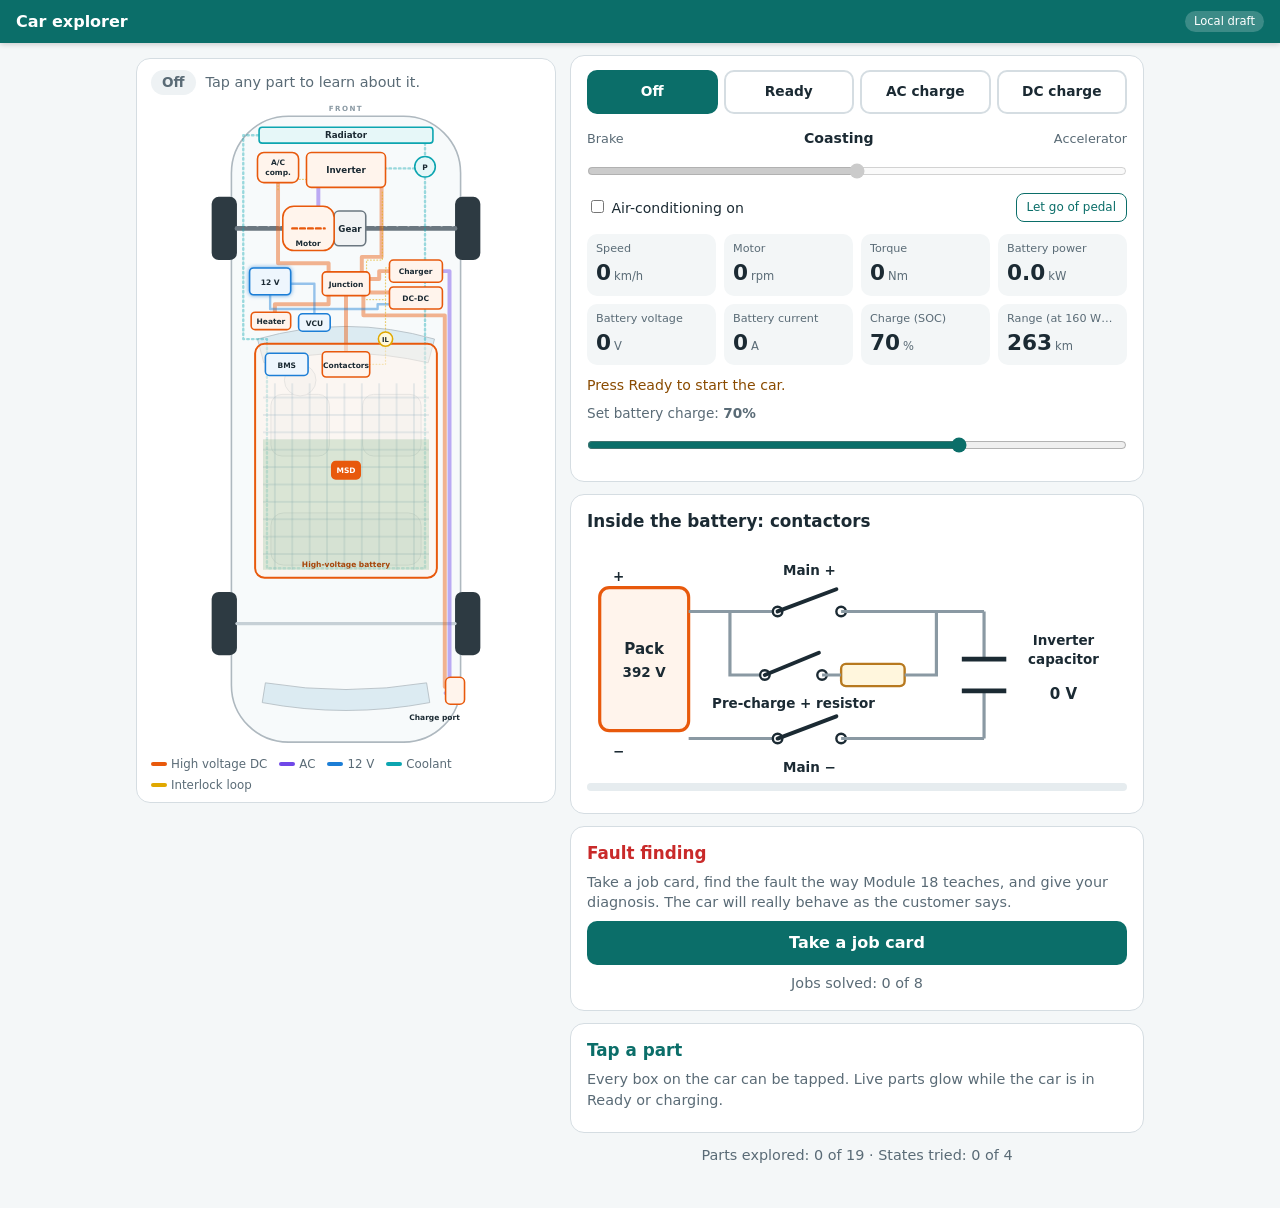
==== car/index.html @ f5a511b3 "Add Car tab: interactive EV explorer with fault-finding jobs - See-through EV with 19 tappable parts" ====
<!doctype html>
<html lang="en">
<head>
<meta charset="utf-8">
<meta name="viewport" content="width=device-width,initial-scale=1,viewport-fit=cover">
<title>EV Car Explorer</title>
<link rel="stylesheet" href="car.css">
<style>
/* standalone page only; inside the app the app shell provides these */
*{box-sizing:border-box}
body{margin:0;background:#F4F7F8;color:#1B2A33;font:16px/1.45 system-ui,-apple-system,"Segoe UI",Roboto,sans-serif}
.bar{position:sticky;top:0;z-index:20;background:#0B6E69;color:#fff;display:flex;align-items:center;gap:10px;padding:10px 16px;box-shadow:0 1px 6px rgba(0,0,0,.2)}
.bar b{flex:1}
.draft{font-size:.72em;background:rgba(255,255,255,.2);border-radius:20px;padding:2px 9px}
</style>
</head>
<body>
<header class="bar"><b>Car explorer</b><span class="draft">Local draft</span></header>

<div class="carx" id="carView">
<!--CAR-->
<main class="wrap">
  <section class="stage">
    <div class="statebar">
      <span id="stateName" class="state off">Off</span>
      <span id="stateHint" class="muted">Tap any part to learn about it.</span>
    </div>
    <div id="warn" class="warn" aria-live="polite"></div>

    <svg id="car" viewBox="0 0 400 820" role="img" aria-label="See-through top view of an electric car. Front of the car is at the top.">
      <defs>
        <pattern id="cells" width="22" height="22" patternUnits="userSpaceOnUse">
          <rect width="22" height="22" fill="none" stroke="#9FB7C4" stroke-width=".6"/>
        </pattern>
      </defs>

      <!-- body and cabin (not tappable) -->
      <g class="body">
        <rect x="55" y="18" width="290" height="792" rx="72"/>
        <path class="glass" d="M88 300 Q200 268 312 300 L304 330 Q200 306 96 330 Z"/>
        <path class="glass" d="M98 735 Q200 752 302 735 L306 760 Q200 780 94 760 Z"/>
        <rect class="seat" x="105" y="370" width="74" height="78" rx="14"/>
        <rect class="seat" x="221" y="370" width="74" height="78" rx="14"/>
        <rect class="seat" x="105" y="520" width="190" height="66" rx="16"/>
        <circle class="seat" cx="142" cy="352" r="20" fill="none"/>
        <text class="front" x="200" y="12">FRONT</text>
      </g>

      <!-- wheels and drive shafts -->
      <g class="part" data-id="gearbox" tabindex="0">
        <rect class="wheel" x="30" y="120" width="32" height="80" rx="9"/>
        <rect class="wheel" x="338" y="120" width="32" height="80" rx="9"/>
        <line class="shaft" x1="62" y1="160" x2="120" y2="160"/>
        <line class="shaft" x1="225" y1="160" x2="338" y2="160"/>
        <rect class="box mech" x="185" y="138" width="40" height="44" rx="6"/>
        <text x="205" y="164" class="lbl">Gear</text>
      </g>
      <rect class="wheel" x="30" y="620" width="32" height="80" rx="9"/>
      <rect class="wheel" x="338" y="620" width="32" height="80" rx="9"/>
      <line class="shaft dead" x1="62" y1="660" x2="338" y2="660"/>

      <!-- cables are inserted here by car.js -->
      <g id="cables"></g>

      <g class="part" data-id="radiator" tabindex="0">
        <rect class="box cool" x="90" y="32" width="220" height="20" rx="4"/>
        <text x="200" y="46" class="lbl">Radiator</text>
      </g>
      <g class="part" data-id="pump" tabindex="0">
        <circle class="box cool" cx="300" cy="82" r="13"/>
        <text x="300" y="86" class="lbl sm">P</text>
      </g>
      <g class="part" data-id="compressor" tabindex="0">
        <rect class="box hv" x="88" y="64" width="52" height="38" rx="8"/>
        <text x="114" y="80" class="lbl sm">A/C</text><text x="114" y="93" class="lbl sm">comp.</text>
      </g>
      <g class="part" data-id="inverter" tabindex="0">
        <rect class="box hv" x="150" y="64" width="100" height="44" rx="6"/>
        <text x="200" y="90" class="lbl">Inverter</text>
      </g>
      <g class="part" data-id="motor" tabindex="0">
        <rect class="box hv" x="120" y="132" width="65" height="56" rx="14"/>
        <line class="rotor" x1="132" y1="160" x2="173" y2="160"/>
        <text x="152" y="182" class="lbl sm">Motor</text>
      </g>
      <g class="part" data-id="aux12" tabindex="0">
        <rect class="box lv" x="78" y="210" width="52" height="34" rx="5"/>
        <text x="104" y="231" class="lbl sm">12 V</text>
      </g>
      <g class="part" data-id="junction" tabindex="0">
        <rect class="box hv" x="170" y="215" width="60" height="30" rx="5"/>
        <text x="200" y="234" class="lbl sm">Junction</text>
      </g>
      <g class="part" data-id="obc" tabindex="0">
        <rect class="box hv" x="255" y="200" width="67" height="28" rx="5"/>
        <text x="288" y="218" class="lbl sm">Charger</text>
      </g>
      <g class="part" data-id="dcdc" tabindex="0">
        <rect class="box hv" x="255" y="234" width="67" height="28" rx="5"/>
        <text x="288" y="252" class="lbl sm">DC-DC</text>
      </g>
      <g class="part" data-id="heater" tabindex="0">
        <rect class="box hv" x="80" y="266" width="50" height="22" rx="5"/>
        <text x="105" y="281" class="lbl sm">Heater</text>
      </g>
      <g class="part" data-id="vcu" tabindex="0">
        <rect class="box lv" x="140" y="268" width="40" height="22" rx="5"/>
        <text x="160" y="283" class="lbl sm">VCU</text>
      </g>

      <g class="part" data-id="battery" tabindex="0">
        <rect class="box batt" x="85" y="306" width="230" height="296" rx="12"/>
        <rect x="95" y="356" width="210" height="236" fill="url(#cells)" class="cellgrid"/>
        <rect id="socFill" x="95" y="356" width="210" height="236" class="socfill"/>
        <text x="200" y="602" class="lbl sm battlbl" dy="-14">High-voltage battery</text>
      </g>
      <g class="part" data-id="bms" tabindex="0">
        <rect class="box lv" x="98" y="318" width="54" height="28" rx="5"/>
        <text x="125" y="336" class="lbl sm">BMS</text>
      </g>
      <g class="part" data-id="contactors" tabindex="0">
        <rect class="box hv" x="170" y="316" width="60" height="32" rx="5"/>
        <text x="200" y="336" class="lbl sm">Contactors</text>
      </g>
      <g class="part" data-id="msd" tabindex="0">
        <rect class="box msd" x="182" y="455" width="36" height="22" rx="5"/>
        <text x="200" y="470" class="lbl sm">MSD</text>
      </g>
      <g class="part" data-id="port" tabindex="0">
        <rect class="box hv" x="326" y="728" width="24" height="34" rx="6"/>
        <text x="312" y="782" class="lbl sm">Charge port</text>
      </g>
      <g class="part" data-id="interlock" tabindex="0">
        <circle class="hvilknob" cx="250" cy="300" r="9"/>
        <text x="250" y="303.5" class="lbl xs">IL</text>
      </g>
    </svg>
    <div class="legend">
      <span><i class="k hv"></i>High voltage DC</span>
      <span><i class="k ac"></i>AC</span>
      <span><i class="k lv"></i>12 V</span>
      <span><i class="k cool"></i>Coolant</span>
      <span><i class="k il"></i>Interlock loop</span>
    </div>
  </section>

  <section class="side">
    <div class="card">
      <div class="modes" role="group" aria-label="Car state">
        <button data-mode="off" class="on">Off</button>
        <button data-mode="ready">Ready</button>
        <button data-mode="ac">AC charge</button>
        <button data-mode="dc">DC charge</button>
      </div>

      <div id="drive" class="drive">
        <label for="pedal" class="pedlbl"><span>Brake</span><b id="pedalTxt">Coasting</b><span>Accelerator</span></label>
        <input id="pedal" type="range" min="-100" max="100" value="0" step="1" disabled>
        <div class="toggles">
          <label><input type="checkbox" id="climate"> Air-conditioning on</label>
          <button id="release" class="mini">Let go of pedal</button>
        </div>
      </div>

      <div class="grid" id="readouts">
        <div><small>Speed</small><b id="rSpeed">0</b><em>km/h</em></div>
        <div><small>Motor</small><b id="rRpm">0</b><em>rpm</em></div>
        <div><small>Torque</small><b id="rTorque">0</b><em>Nm</em></div>
        <div><small>Battery power</small><b id="rPower">0</b><em>kW</em></div>
        <div><small>Battery voltage</small><b id="rVolt">0</b><em>V</em></div>
        <div><small>Battery current</small><b id="rAmp">0</b><em>A</em></div>
        <div><small>Charge (SOC)</small><b id="rSoc">70</b><em>%</em></div>
        <div><small id="rLabel8">Range</small><b id="rRange">–</b><em id="rUnit8">km</em></div>
      </div>
      <p class="note" id="note"></p>
      <div class="socset">
        <label for="socSet">Set battery charge: <b id="socSetTxt">70%</b></label>
        <input id="socSet" type="range" min="2" max="100" value="70">
      </div>
    </div>

    <div class="card" id="seqCard">
      <h3>Inside the battery: contactors</h3>
      <svg id="kdiag" viewBox="0 0 340 150" role="img" aria-label="Contactors and pre-charge circuit">
        <rect x="8" y="30" width="56" height="90" rx="6" class="kbatt"/>
        <text x="36" y="72" class="lbl sm">Pack</text><text x="36" y="86" class="lbl xs" id="kPackV">400 V</text>
        <text x="20" y="26" class="lbl xs">+</text><text x="20" y="136" class="lbl xs">−</text>
        <!-- positive rail -->
        <path class="kw" d="M64 45 H120"/>
        <g id="kPos"><circle cx="120" cy="45" r="3"/><circle cx="160" cy="45" r="3"/><line class="blade" x1="120" y1="45" x2="157" y2="31"/></g>
        <text x="140" y="22" class="lbl xs">Main +</text>
        <path class="kw" d="M160 45 H250"/>
        <!-- pre-charge branch -->
        <path class="kw" d="M90 45 V85 H112"/>
        <g id="kPre"><circle cx="112" cy="85" r="3"/><circle cx="148" cy="85" r="3"/><line class="blade" x1="112" y1="85" x2="146" y2="71"/></g>
        <rect x="160" y="78" width="40" height="14" rx="3" class="kres"/>
        <path class="kw" d="M148 85 H160 M200 85 H220 V45"/>
        <text x="130" y="106" class="lbl xs">Pre-charge + resistor</text>
        <!-- negative rail -->
        <path class="kw" d="M64 125 H120"/>
        <g id="kNeg"><circle cx="120" cy="125" r="3"/><circle cx="160" cy="125" r="3"/><line class="blade" x1="120" y1="125" x2="157" y2="111"/></g>
        <text x="140" y="146" class="lbl xs">Main −</text>
        <path class="kw" d="M160 125 H250"/>
        <!-- inverter capacitor -->
        <path class="kw" d="M250 45 V75 M250 95 V125"/>
        <line x1="236" y1="75" x2="264" y2="75" class="cap"/><line x1="236" y1="95" x2="264" y2="95" class="cap"/>
        <text x="300" y="66" class="lbl xs">Inverter</text><text x="300" y="78" class="lbl xs">capacitor</text>
        <text x="300" y="100" class="lbl sm" id="kBusV">0 V</text>
      </svg>
      <div class="busbar"><i id="busBar"></i></div>
      <ol id="seq" class="seq"></ol>
    </div>

    <div class="card fault" id="fault"></div>

    <div class="card" id="info">
      <h3 id="iName">Tap a part</h3>
      <p class="muted" id="iUrdu"></p>
      <div id="iBody"><p class="muted">Every box on the car can be tapped. Live parts glow while the car is in Ready or charging.</p></div>
    </div>

    <p class="muted explored" id="explored"></p>
  </section>
</main>
<!--/CAR-->
</div>

<script src="parts.js"></script>
<script src="faults.js"></script>
<script src="car.js"></script>
</body>
</html>
---- car/car.css ----
.carx{
  --teal:#0B6E69;--teal-l:#E3F3F1;--ink:#1B2A33;--mute:#5A6B76;--line:#D5DDE2;--bg:#F4F7F8;
  --hv:#E8590C;--ac:#7048E8;--lv:#1C7ED6;--cool:#0CA5B0;--il:#E0A800;--mech:#6B7780;
}
.carx .wrap{max-width:1040px;margin:0 auto;padding:12px 16px 40px;display:grid;grid-template-columns:minmax(0,1fr);gap:14px}
@media (min-width:820px){
.carx .wrap{grid-template-columns:minmax(0,420px) minmax(0,1fr);align-items:start}
.carx .stage{position:sticky;top:58px}}
.carx .card{background:#fff;border:1px solid var(--line);border-radius:14px;padding:14px 16px;margin:0 0 12px;overflow:hidden}
.carx .card h3{margin:0 0 .4em;font-size:1.05em}
.carx .muted{color:var(--mute);font-size:.9em;margin:.2em 0}
.carx .stage{background:#fff;border:1px solid var(--line);border-radius:14px;padding:10px 10px 8px}
.carx .statebar{display:flex;align-items:center;gap:10px;min-height:32px;padding:0 4px 6px}
.carx .state{font-weight:700;font-size:.85em;border-radius:20px;padding:3px 11px;background:#EEF2F4;color:var(--mute);white-space:nowrap}
.carx .state.ready{background:#E9F7EC;color:#2B8A3E}
.carx .state.drive{background:#FFF0E6;color:var(--hv)}
.carx .state.regen{background:#E7F5FF;color:var(--lv)}
.carx .state.charge{background:#F3F0FF;color:var(--ac)}
.carx .state.busy{background:#FFF6DD;color:#B7791F}
.carx #car{display:block;width:100%;max-height:72vh;margin:0 auto;touch-action:manipulation}

/* drawing */
.carx .body rect{fill:#F7FAFB;stroke:#AEB8BF;stroke-width:2}
.carx .body .glass{fill:#DCEBF2;stroke:#AEB8BF;stroke-width:1}
.carx .body .seat{fill:#EEF2F4;stroke:#C6D0D6;stroke-width:1.2}
.carx .front{font-size:9px;letter-spacing:.2em;fill:#8A99A3;text-anchor:middle;font-weight:700}
.carx .wheel{fill:#2D3A42}
.carx .shaft{stroke:var(--mech);stroke-width:6;stroke-linecap:round;stroke-dasharray:10 4}
.carx .shaft.dead{stroke:#C6D0D6;stroke-dasharray:none;stroke-width:4}
.carx .box{stroke-width:2;fill:#fff}
.carx .box.hv{stroke:var(--hv);fill:#FFF4EC}
.carx .box.lv{stroke:var(--lv);fill:#EEF6FD}
.carx .box.cool{stroke:var(--cool);fill:#E6F7F8}
.carx .box.mech{stroke:var(--mech);fill:#F1F3F4}
.carx .box.batt{stroke:var(--hv);fill:rgba(255,244,236,.55);stroke-width:2.5}
.carx .box.msd{stroke:var(--hv);fill:var(--hv)}
.carx .part[data-id=msd] .lbl{fill:#fff}
.carx .cellgrid{pointer-events:none}
.carx .socfill{fill:rgba(43,138,62,.16);pointer-events:none;transition:y .4s,height .4s}
.carx .rotor{stroke:var(--hv);stroke-width:3;stroke-linecap:round;transform-box:fill-box;transform-origin:center}
.carx .hvilknob{fill:#FFF8DB;stroke:var(--il);stroke-width:2}
.carx .lbl{font-size:11px;font-weight:650;fill:var(--ink);text-anchor:middle;pointer-events:none}
.carx .lbl.sm{font-size:9.5px}
.carx .lbl.xs{font-size:8.5px}
.carx .battlbl{fill:#A6460A}
.carx .part{cursor:pointer;outline:none}
.carx .part:hover .box,.carx .part:focus-visible .box{filter:drop-shadow(0 0 3px rgba(11,110,105,.6))}
.carx .part.sel .box,.carx .part.sel .hvilknob,.carx .part.sel .wheel{stroke:var(--teal);stroke-width:3.5;filter:drop-shadow(0 0 5px rgba(11,110,105,.8))}
.carx .part.live .box.hv,.carx .part.live .box.batt,.carx .part.live .box.msd{animation:glow 1.6s ease-in-out infinite}
.carx .part.live .box.lv{filter:drop-shadow(0 0 3px rgba(28,126,214,.7))}
.carx .part.live .box.cool{filter:drop-shadow(0 0 3px rgba(12,165,176,.7))}
@keyframes glow{50%{filter:drop-shadow(0 0 5px rgba(232,89,12,.9))}}

/* cables */
.carx .cable{fill:none;stroke-linecap:round;stroke-linejoin:round}
.carx .cable.hv{stroke:var(--hv);stroke-width:5;opacity:.45}
.carx .cable.ac{stroke:var(--ac);stroke-width:5;opacity:.45}
.carx .cable.lv{stroke:var(--lv);stroke-width:3;opacity:.45}
.carx .cable.cool{stroke:var(--cool);stroke-width:3;opacity:.4;stroke-dasharray:2 4}
.carx .cable.il{stroke:var(--il);stroke-width:1.6;opacity:.55;stroke-dasharray:1 3}
.carx .cable.tap{stroke:transparent;stroke-width:14;opacity:1;cursor:pointer}
.carx .flow{fill:none;stroke-linecap:round;stroke:#fff;stroke-width:2.2;stroke-dasharray:4 10;opacity:0;animation:dash var(--dur,1.2s) linear infinite;pointer-events:none}
.carx .flow.on{opacity:1}
.carx .flow.rev{animation-direction:reverse}
.carx .flow.cool{stroke:#0CA5B0;stroke-width:3;stroke-dasharray:6 8}
.carx .flow.il{stroke:var(--il);stroke-width:2.4;stroke-dasharray:3 5}
.carx .on-cable{opacity:1!important}
@keyframes dash{to{stroke-dashoffset:-28}}
.carx .spin .shaft:not(.dead){animation:dash calc(var(--wdur,1s)) linear infinite}
.carx .rotor{stroke-dasharray:6 4}
.carx .spin .rotor{animation:dash calc(var(--wdur,1s) / 3) linear infinite}
.carx .legend{display:flex;flex-wrap:wrap;gap:4px 12px;font-size:.74em;color:var(--mute);padding:6px 4px 0}
.carx .legend .k{display:inline-block;width:16px;height:4px;border-radius:2px;vertical-align:middle;margin-right:4px}
.carx .k.hv{background:var(--hv)}
.carx .k.ac{background:var(--ac)}
.carx .k.lv{background:var(--lv)}
.carx .k.cool{background:var(--cool)}
.carx .k.il{background:var(--il)}

/* controls */
.carx .modes{display:grid;grid-template-columns:repeat(4,minmax(0,1fr));gap:6px}
.carx .modes button{font:inherit;font-size:.86em;font-weight:650;padding:10px 4px;border-radius:10px;border:2px solid var(--line);background:#fff;color:var(--ink);cursor:pointer}
.carx .modes button.on{border-color:var(--teal);background:var(--teal);color:#fff}
.carx .modes button:disabled{opacity:.45;cursor:not-allowed}
.carx .drive{margin:14px 0 4px}
.carx .pedlbl{display:flex;justify-content:space-between;align-items:baseline;font-size:.8em;color:var(--mute)}
.carx .pedlbl b{color:var(--ink);font-size:1.1em}
.carx input[type=range]{width:100%;margin:8px 0;accent-color:var(--teal);height:28px}
.carx #pedal{background:linear-gradient(90deg,#D0EBFF 0,#fff 50%,#FFE8D9 100%);border-radius:14px}
.carx .toggles{display:flex;justify-content:space-between;align-items:center;gap:8px;flex-wrap:wrap;font-size:.88em}
.carx .mini{font:inherit;font-size:.85em;padding:5px 10px;border-radius:8px;border:1.5px solid var(--teal);color:var(--teal);background:#fff;cursor:pointer}
.carx .grid{display:grid;grid-template-columns:repeat(2,minmax(0,1fr));gap:8px;margin-top:12px}
@media (min-width:520px){
.carx .grid{grid-template-columns:repeat(4,minmax(0,1fr))}}
.carx .grid div{background:#F3F6F7;border-radius:10px;padding:7px 9px;min-width:0}
.carx .grid small{display:block;font-size:.7em;color:var(--mute);white-space:nowrap;overflow:hidden;text-overflow:ellipsis}
.carx .grid b{font-size:1.35em;font-variant-numeric:tabular-nums}
.carx .grid em{font-style:normal;font-size:.72em;color:var(--mute);margin-left:3px}
.carx .note{min-height:1.4em;font-size:.88em;margin:10px 0 0;color:#8A4B00}
.carx .socset{margin-top:8px;font-size:.85em;color:var(--mute)}

/* contactor diagram */
.carx #kdiag{width:100%;display:block}
.carx #kdiag .kbatt{fill:#FFF4EC;stroke:var(--hv);stroke-width:2}
.carx #kdiag .kw{fill:none;stroke:#8A99A3;stroke-width:2}
.carx #kdiag .kres{fill:#FFF6DD;stroke:#B7791F;stroke-width:1.5}
.carx #kdiag .cap{stroke:var(--ink);stroke-width:3}
.carx #kdiag g circle{fill:#fff;stroke:var(--ink);stroke-width:1.5}
.carx #kdiag .blade{stroke:var(--ink);stroke-width:2.5;stroke-linecap:round;transform-box:view-box;transition:transform .25s}
.carx #kdiag g.closed .blade{stroke:#2B8A3E}
.carx #kdiag g.closed circle{fill:#2B8A3E;stroke:#2B8A3E}
.carx .busbar{height:8px;background:#E6ECEF;border-radius:6px;overflow:hidden;margin:4px 0 8px}
.carx .busbar i{display:block;height:100%;width:0;background:var(--hv);border-radius:6px}
.carx .seq{margin:0;padding-left:1.3em;font-size:.88em}
.carx .seq li{margin:3px 0;color:var(--mute)}
.carx .seq li.now{color:var(--ink);font-weight:650}
.carx .seq li.done{color:#2B8A3E}
.carx .seq li.fail{color:#C92A2A;font-weight:700}
.carx .warn{display:flex;flex-wrap:wrap;gap:6px;padding:0 4px}
.carx .warn span{background:#FFF3BF;color:#8A4B00;border:1px solid #F2C94C;font-size:.78em;font-weight:700;border-radius:8px;padding:3px 9px;margin-bottom:6px}
.carx .part.removed .box{opacity:.25;stroke-dasharray:3 3}

/* fault finding */
.carx .fault h3{color:#C92A2A}
.carx .fault .jobcard{background:#FFF9F0;border:1px dashed #E8A55C;border-radius:10px;padding:10px 12px;margin:8px 0}
.carx .fault .jobcard b{display:block;font-size:.78em;letter-spacing:.06em;text-transform:uppercase;color:#A6460A;margin-bottom:2px}
.carx .tools{display:grid;grid-template-columns:repeat(2,minmax(0,1fr));gap:6px;margin:10px 0}
.carx .tools button,.carx .ptools button{font:inherit;font-size:.84em;font-weight:650;padding:9px 6px;border-radius:9px;border:1.5px solid var(--teal);background:#fff;color:var(--teal);cursor:pointer;text-align:center}
.carx .tools button.safe{border-color:#C92A2A;color:#C92A2A}
.carx .tools button.safe.isolated{background:#C92A2A;color:#fff}
.carx .ptools{display:flex;gap:6px;margin-top:10px;flex-wrap:wrap}
.carx .ptools button{flex:1;min-width:120px}
.carx .clock{float:right;font-size:.8em;font-weight:700;color:var(--mute);background:#EEF2F4;border-radius:20px;padding:2px 9px}
.carx .findings{list-style:none;padding:0;margin:8px 0 0;font-size:.88em;max-height:300px;overflow:auto}
.carx .findings li{border-left:3px solid var(--line);padding:5px 9px;margin:0 0 6px;background:#FAFBFC;border-radius:0 6px 6px 0}
.carx .findings li small{display:block;color:var(--mute);font-weight:700;font-size:.78em;text-transform:uppercase;letter-spacing:.04em}
.carx .findings li.bad{border-color:#C92A2A;background:#FFF5F5}
.carx .findings li.key{border-color:#E8590C}
.carx .findings table{border-collapse:collapse;width:100%;margin-top:3px}
.carx .findings td{padding:2px 4px;border-bottom:1px solid #EEF2F4}
.carx .findings td:last-child{text-align:right;font-weight:650;font-variant-numeric:tabular-nums}
.carx .iso{border:2px solid #C92A2A;border-radius:10px;padding:10px 12px;margin:8px 0;background:#FFF5F5}
.carx .iso p{margin:.2em 0 .5em;font-size:.9em}
.carx .iso button{display:block;width:100%;margin:5px 0;font:inherit;font-size:.88em;padding:8px;border-radius:8px;border:1.5px solid #C92A2A;background:#fff;color:#1B2A33;cursor:pointer;text-align:left}
.carx .iso button.done{background:#E9F7EC;border-color:#2B8A3E;color:#2B8A3E}
.carx .iso button:disabled{cursor:default}
.carx .finish select{width:100%;font:inherit;padding:9px;border:2px solid var(--line);border-radius:10px;margin:6px 0}
.carx .result{border-radius:10px;padding:10px 12px;margin:8px 0}
.carx .result.ok{background:#E9F7EC}
.carx .result.no{background:#FDECEC}
.carx .result ul{margin:.3em 0;padding-left:1.2em}
.carx .btn{display:inline-block;background:var(--teal);color:#fff;border:0;border-radius:10px;padding:10px 16px;font:inherit;font-weight:650;cursor:pointer}
.carx .btn.wide{display:block;width:100%;margin:8px 0 0}
.carx .btn.alt{background:#fff;color:var(--teal);border:2px solid var(--teal)}

/* info */
.carx #info h3{color:var(--teal)}
.carx #iBody p{margin:.45em 0}
.carx #iBody .safety{background:#FDECEC;border-left:4px solid #C92A2A;padding:7px 10px;border-radius:6px}
.carx #iBody .livep{background:#E9F7EC;padding:6px 10px;border-radius:6px;font-size:.92em}
.carx .mods{margin-top:8px}
.carx .mods span,.carx .mods a{text-decoration:none;display:inline-block;background:var(--teal-l);color:var(--teal);font-weight:700;font-size:.8em;border-radius:20px;padding:3px 10px;margin:0 4px 4px 0}
.carx .explored{text-align:center}
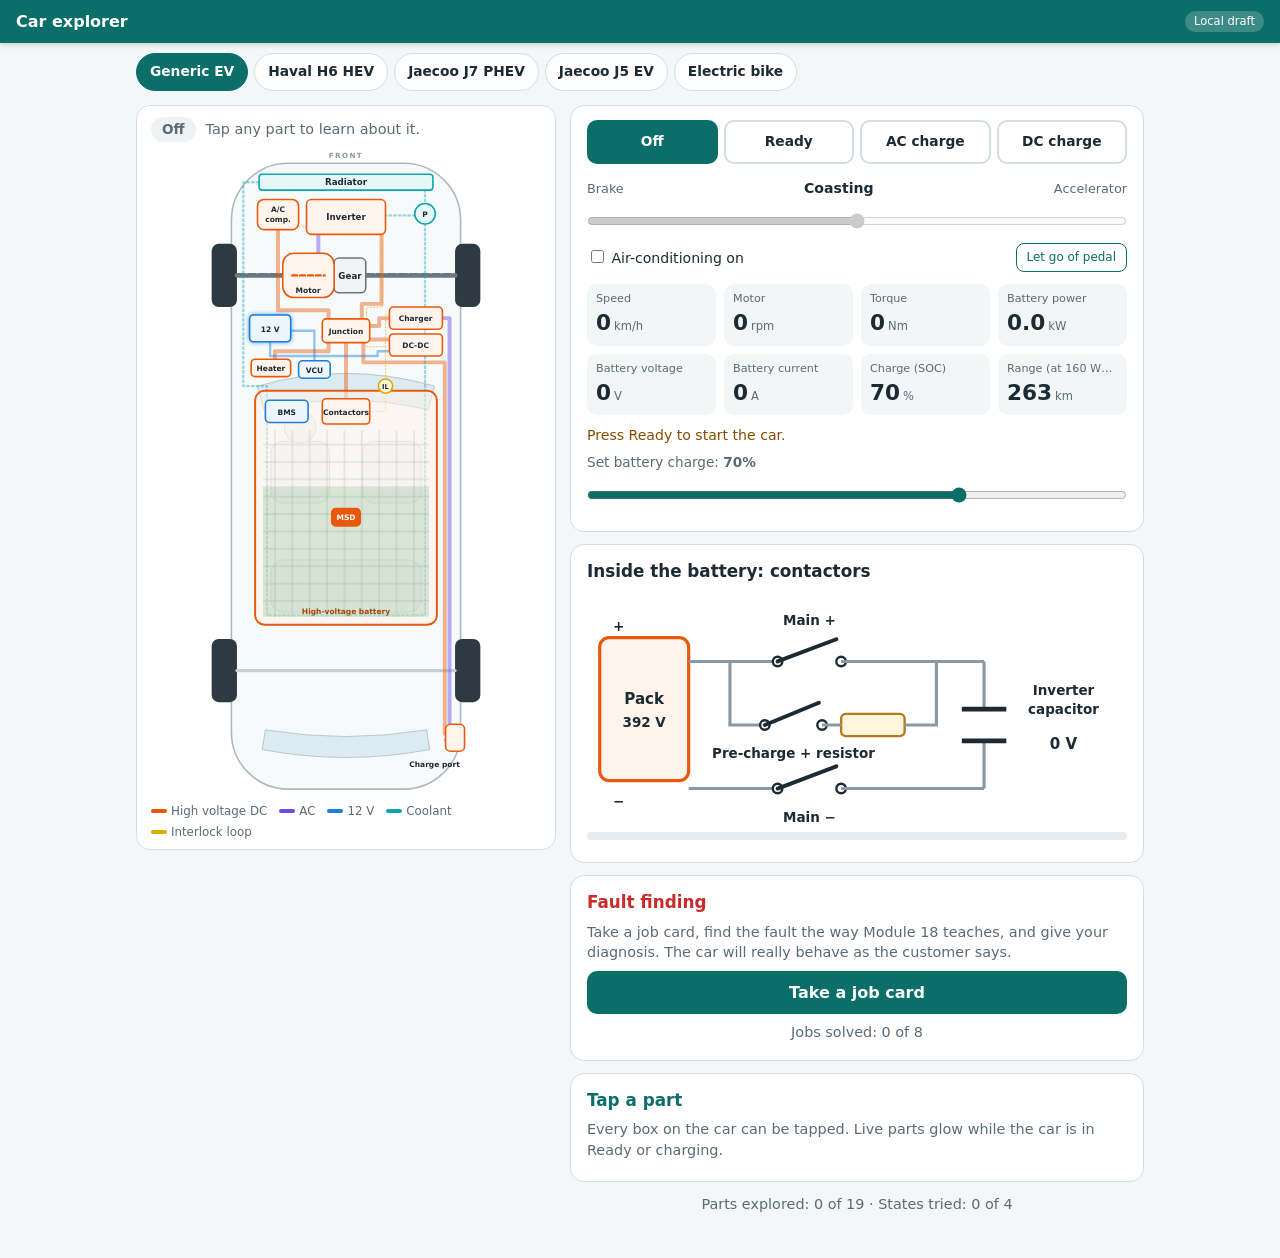
==== commit dd9f06c9: "Add vehicle explorer: Haval H6 HEV, Jaecoo J7 PHEV, Jaecoo J5 EV and generic electric bike New data-" ====
--- a/car/index.html
+++ b/car/index.html
@@ -5,6 +5,7 @@
 <meta name="viewport" content="width=device-width,initial-scale=1,viewport-fit=cover">
 <title>EV Car Explorer</title>
 <link rel="stylesheet" href="car.css">
+<link rel="stylesheet" href="vexplorer.css">
 <style>
 /* standalone page only; inside the app the app shell provides these */
 *{box-sizing:border-box}
@@ -19,6 +20,9 @@
 
 <div class="carx" id="carView">
 <!--CAR-->
+<!-- vehicle chooser: "Generic EV" is the original simulator below; the others are drawn by vexplorer.js -->
+<div class="vx-bar" id="vxBar" role="group" aria-label="Choose a vehicle"></div>
+<div id="genericCar">
 <main class="wrap">
   <section class="stage">
     <div class="statebar">
@@ -222,11 +226,15 @@
     <p class="muted explored" id="explored"></p>
   </section>
 </main>
+</div>
+<div id="vx" hidden></div>
 <!--/CAR-->
 </div>
 
 <script src="parts.js"></script>
 <script src="faults.js"></script>
 <script src="car.js"></script>
+<script src="vehicles.js"></script>
+<script src="vexplorer.js"></script>
 </body>
 </html>
--- a/car/vexplorer.css
+++ b/car/vexplorer.css
@@ -0,0 +1,101 @@
+/* Styles for the vehicle explorer (vexplorer.js). It reuses the colours and the
+   .card / .stage / .state / .legend styles already defined in car.css. */
+.carx{--fuel:#9C6B30;--sig:#B58900}
+
+/* the row of vehicle buttons at the top of the Car tab */
+.carx .vx-bar{display:flex;gap:6px;overflow-x:auto;padding:10px 16px 2px;max-width:1040px;margin:0 auto;scrollbar-width:none}
+.carx .vx-bar::-webkit-scrollbar{display:none}
+.carx .vx-bar button{flex:none;font:inherit;font-size:.86em;font-weight:650;padding:8px 13px;border-radius:20px;border:1.5px solid var(--line);background:#fff;color:var(--ink);cursor:pointer;white-space:nowrap}
+.carx .vx-bar button.on{background:var(--teal);border-color:var(--teal);color:#fff}
+
+.carx .vx-wrap{max-width:1040px;margin:0 auto;padding:10px 16px 40px;display:grid;grid-template-columns:minmax(0,1fr);gap:14px}
+@media (min-width:820px){.carx .vx-wrap{grid-template-columns:minmax(0,420px) minmax(0,1fr);align-items:start}}
+.carx #vxSvg{display:block;width:100%;max-height:74vh;margin:0 auto;touch-action:manipulation}
+.carx .vx-map{text-align:center;font-size:.78em;margin:.4em 0 0}
+
+/* the vehicle outline */
+.carx .vx-body rect{fill:#F7FAFB;stroke:#AEB8BF;stroke-width:2}
+.carx .vx-body .vx-wheel{fill:#2D3A42;stroke:none}
+.carx .vx-zone{stroke:#C6D0D6;stroke-width:1.2;stroke-dasharray:5 5}
+.carx .vx-zlbl{font-size:9px;letter-spacing:.16em;fill:#8A99A3;font-weight:700;text-anchor:middle}
+.carx .vx-tyre{fill:#F1F3F4;stroke:#2D3A42;stroke-width:9}
+.carx .vx-frame{fill:none;stroke:#AEB8BF;stroke-width:7;stroke-linecap:round;stroke-linejoin:round}
+.carx .vx-seat{fill:#DCE3E7;stroke:#AEB8BF;stroke-width:2}
+
+/* cables and pipes: faint when idle, bold moving dashes when they carry power */
+.carx .vx-ln{fill:none;stroke-width:3;stroke-linecap:round;stroke-linejoin:round;opacity:.3}
+.carx .vx-ln.lt-hv{stroke:var(--hv)}
+.carx .vx-ln.lt-ac{stroke:var(--ac)}
+.carx .vx-ln.lt-lv{stroke:var(--lv)}
+.carx .vx-ln.lt-cool{stroke:var(--cool)}
+.carx .vx-ln.lt-mech{stroke:var(--mech);stroke-width:6}
+.carx .vx-ln.lt-fuel{stroke:var(--fuel)}
+.carx .vx-ln.lt-sig{stroke:var(--sig);stroke-width:2}
+.carx .vx-ln.live{opacity:1;stroke-width:4.5;stroke-dasharray:9 6;animation:vxflow .75s linear infinite}
+.carx .vx-ln.lt-mech.live{stroke-width:7}
+.carx .vx-ln.lt-sig.live{stroke-width:2.5;stroke-dasharray:3 5;animation-duration:.5s}
+.carx .vx-ln.live.rev{animation-direction:reverse}
+@keyframes vxflow{to{stroke-dashoffset:-15}}
+@media (prefers-reduced-motion:reduce){.carx .vx-ln.live{animation:none}}
+
+/* part boxes */
+.carx .vx-part{cursor:pointer;outline:none}
+.carx .vx-box{fill:#fff;stroke-width:2}
+.carx .vx-part.pk-hv .vx-box{stroke:var(--hv);fill:#FFF4EC}
+.carx .vx-part.pk-lv .vx-box{stroke:var(--lv);fill:#EEF6FD}
+.carx .vx-part.pk-cool .vx-box{stroke:var(--cool);fill:#E6F7F8}
+.carx .vx-part.pk-mech .vx-box{stroke:var(--mech);fill:#F1F3F4}
+.carx .vx-part.pk-fuel .vx-box{stroke:var(--fuel);fill:#FAF3E8}
+.carx .vx-part.live .vx-box{stroke-width:3.2;filter:drop-shadow(0 0 5px rgba(232,89,12,.55))}
+.carx .vx-part.pk-lv.live .vx-box{filter:drop-shadow(0 0 5px rgba(28,126,214,.55))}
+.carx .vx-part.pk-mech.live .vx-box,.carx .vx-part.pk-fuel.live .vx-box,.carx .vx-part.pk-cool.live .vx-box{filter:drop-shadow(0 0 5px rgba(90,107,118,.6))}
+.carx .vx-part.sel .vx-box{stroke:var(--ink);stroke-width:3.2}
+.carx .vx-part:focus-visible .vx-box{stroke:var(--ink);stroke-width:3.2}
+.carx .vx-lbl{stroke:none;font-size:11px;font-weight:650;fill:var(--ink);pointer-events:none}
+.carx .vx-lbl.sm{font-size:9.2px}
+.carx .vx-lbl.sub{font-weight:500;fill:var(--mute)}
+.carx .vx-q{display:none;font-size:15px;font-weight:700;fill:var(--mute);pointer-events:none}
+/* during the quiz the names are hidden and every box looks the same */
+.carx #vxSvg.quiz .vx-lbl{display:none}
+.carx #vxSvg.quiz .vx-q{display:block}
+.carx #vxSvg.quiz .vx-box{fill:#fff;stroke:#8A99A3}
+.carx #vxSvg.quiz .vx-part.inner .vx-q{font-size:11px}
+
+.carx .vx-key{display:inline-block;width:18px;height:4px;border-radius:3px;margin-right:5px;vertical-align:middle}
+.carx .vx-key.lt-hv{background:var(--hv)}.carx .vx-key.lt-ac{background:var(--ac)}.carx .vx-key.lt-lv{background:var(--lv)}
+.carx .vx-key.lt-cool{background:var(--cool)}.carx .vx-key.lt-mech{background:var(--mech)}.carx .vx-key.lt-fuel{background:var(--fuel)}.carx .vx-key.lt-sig{background:var(--sig)}
+.carx #vxLegend{display:flex;flex-wrap:wrap;gap:4px 14px;font-size:.8em;color:var(--mute);padding:6px 4px 0}
+
+/* mode buttons, tabs and panels */
+.carx .vx-modes{display:flex;flex-wrap:wrap;gap:6px}
+.carx .vx-modes button{flex:1 1 auto;font:inherit;font-size:.86em;font-weight:650;padding:10px 10px;border-radius:10px;border:1.5px solid var(--line);background:#fff;color:var(--ink);cursor:pointer}
+.carx .vx-modes button.on{background:var(--teal);border-color:var(--teal);color:#fff}
+.carx .vx-note{margin:.7em 0 0;font-size:.92em}
+.carx .vx-tabs{display:grid;grid-template-columns:repeat(4,1fr);gap:4px;margin:0 0 8px;background:#E6ECEF;border-radius:12px;padding:4px}
+.carx .vx-tabs button{font:inherit;font-size:.84em;font-weight:650;padding:9px 2px;border:0;border-radius:9px;background:none;color:var(--mute);cursor:pointer}
+.carx .vx-tabs button.on{background:#fff;color:var(--teal);box-shadow:0 1px 3px rgba(0,0,0,.12)}
+.carx #vxPanel h3{color:var(--teal)}
+.carx #vxPanel p{margin:.5em 0}
+.carx #vxPanel .safety{background:#FDECEC;border-left:4px solid #C92A2A;padding:7px 10px;border-radius:6px}
+.carx #vxPanel .livep{background:#E9F7EC;padding:6px 10px;border-radius:6px;font-size:.92em}
+.carx .vx-where{background:var(--teal-l);padding:7px 10px;border-radius:6px}
+.carx .vx-kind{font-size:.72em;font-weight:700;background:#EEF2F4;color:var(--mute);border-radius:20px;padding:2px 9px;margin-left:4px;vertical-align:middle;white-space:nowrap}
+.carx .vx-b{display:inline-block;font-size:.7em;font-weight:700;border-radius:20px;padding:1px 8px;vertical-align:middle;white-space:nowrap}
+.carx .vx-b.ok{background:#E9F7EC;color:#2B8A3E}
+.carx .vx-b.ver{background:#FFF6DD;color:#8A5A00}
+.carx .vx-src{font-size:.8em}
+.carx .vx-src a{color:var(--teal)}
+.carx .vx-ask{font-size:1.1em}
+.carx .vx-ok{color:#2B8A3E;font-weight:700}
+.carx .vx-no{color:#C92A2A;font-weight:700}
+.carx .vx-big{font-size:2em;font-weight:700;color:var(--teal)}
+.carx .vx-steps button{display:block;width:100%;text-align:left;margin:6px 0;font:inherit;font-size:.92em;padding:10px 12px;border-radius:10px;border:1.5px solid var(--line);background:#fff;color:var(--ink);cursor:pointer}
+.carx .vx-done{padding-left:1.3em;margin:.4em 0}
+.carx .vx-done li{margin:6px 0;color:#2B8A3E;font-weight:650}
+.carx .vx-done small{display:block;color:var(--mute);font-weight:400}
+.carx .vx-facts{border-collapse:collapse;width:100%;font-size:.92em}
+.carx .vx-facts th{text-align:left;vertical-align:top;padding:7px 8px 7px 0;width:34%;font-weight:650;border-bottom:1px solid var(--line)}
+.carx .vx-facts td{padding:7px 0;border-bottom:1px solid var(--line)}
+.carx .vx-h{margin-top:1.1em}
+.carx .vx-list{padding-left:1.2em;margin:.4em 0}
+.carx .vx-list li{margin:5px 0}
